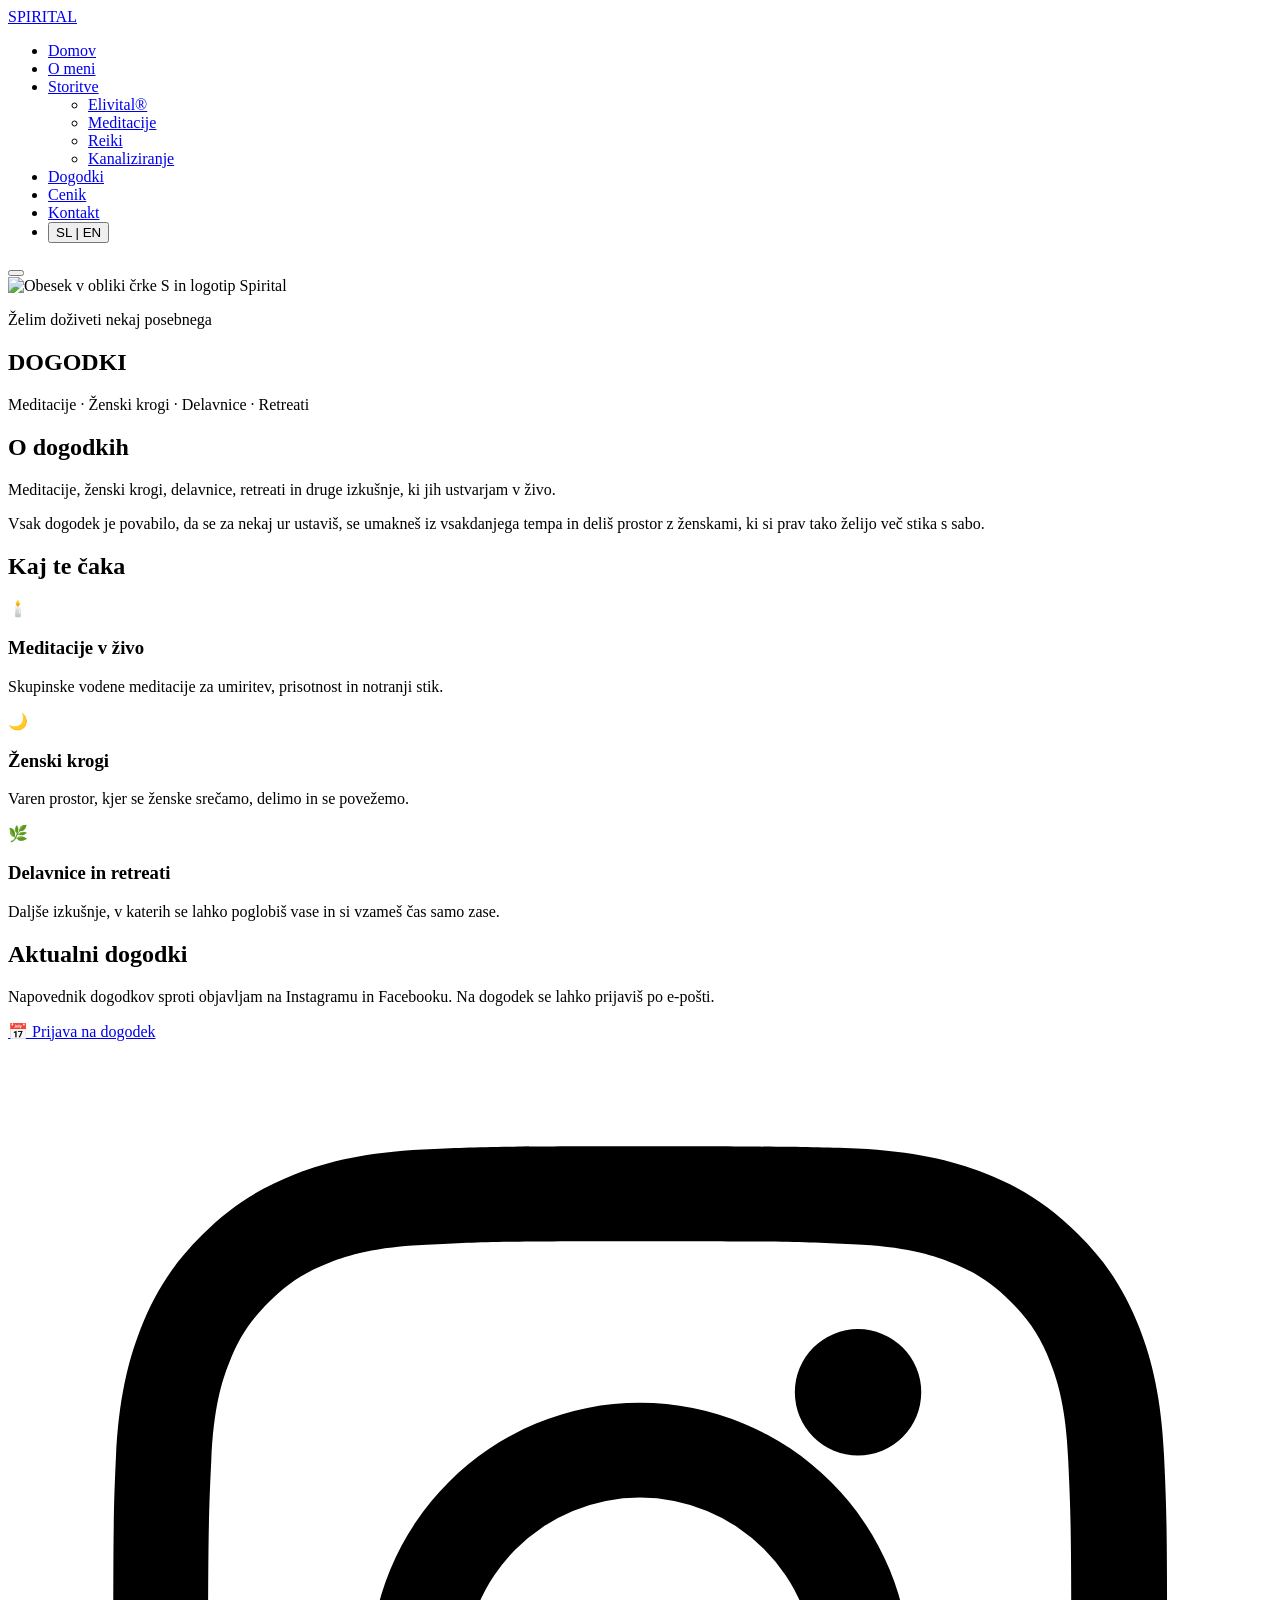
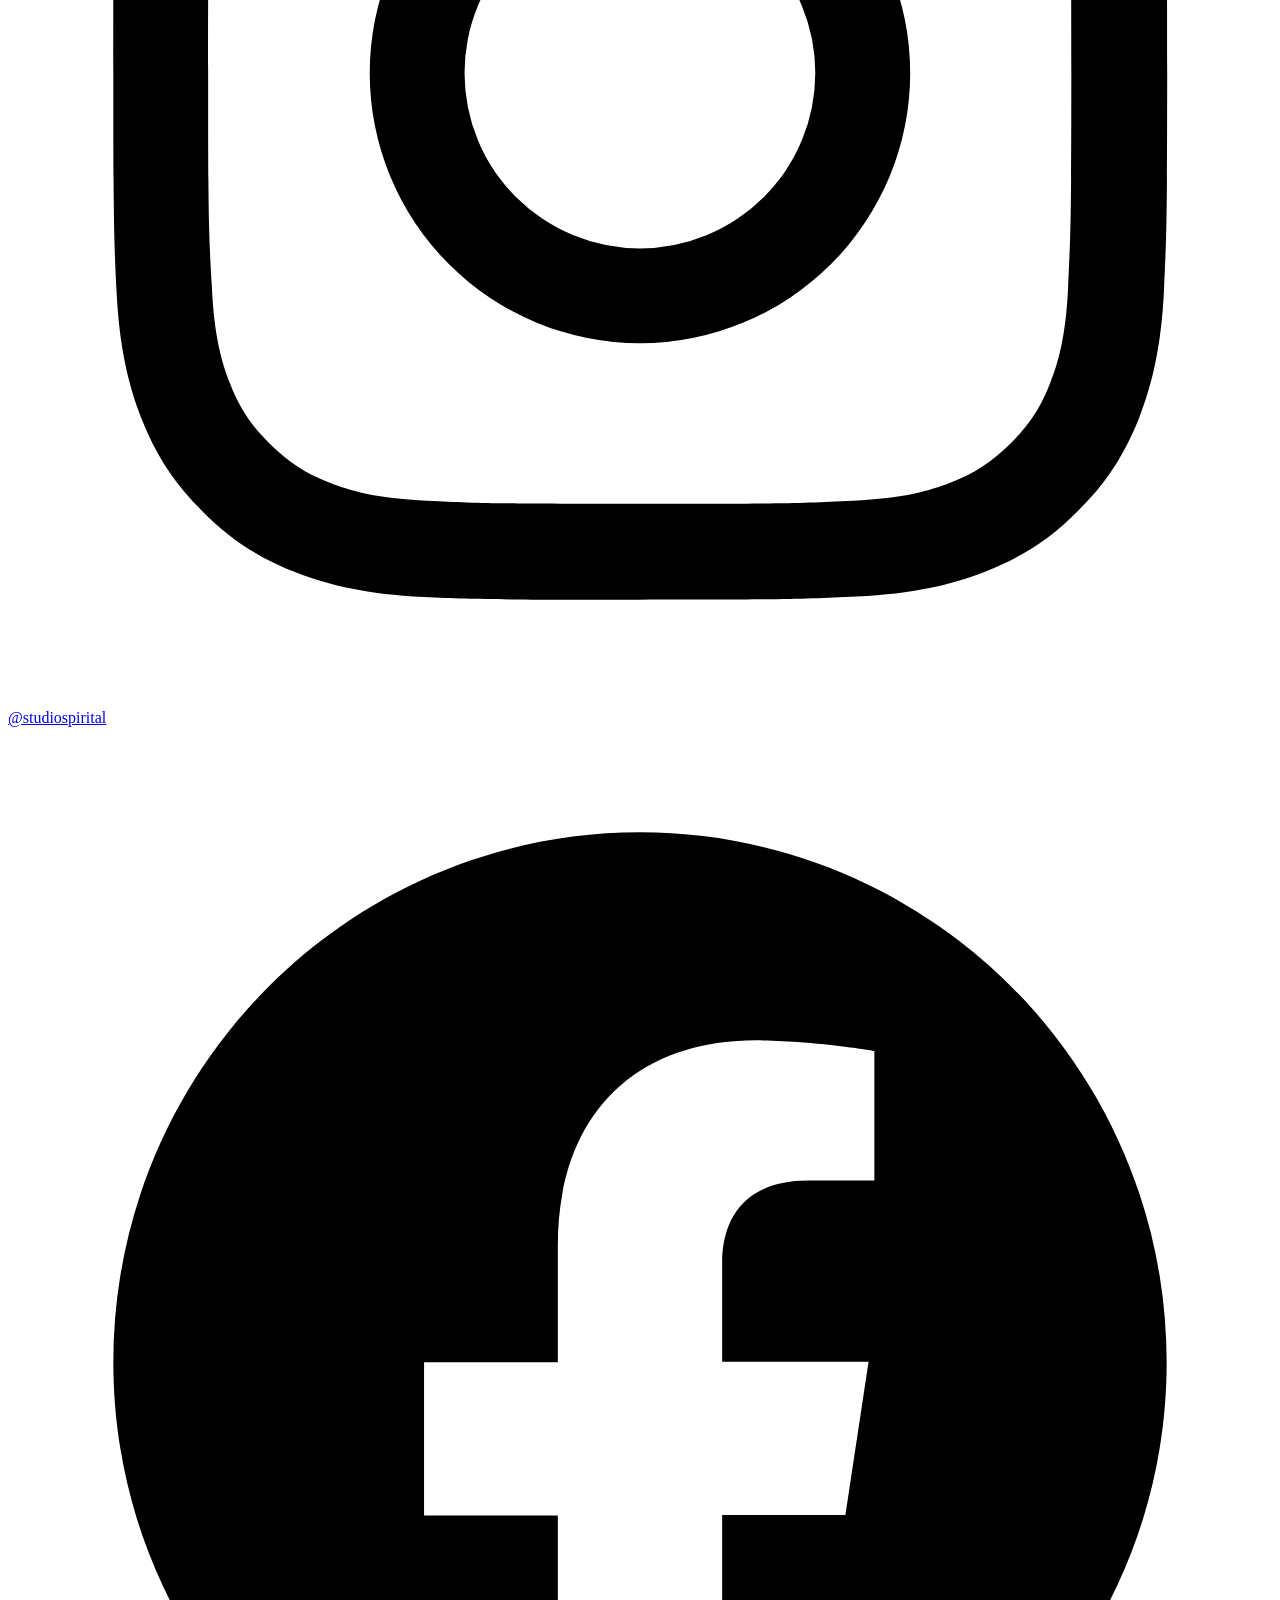
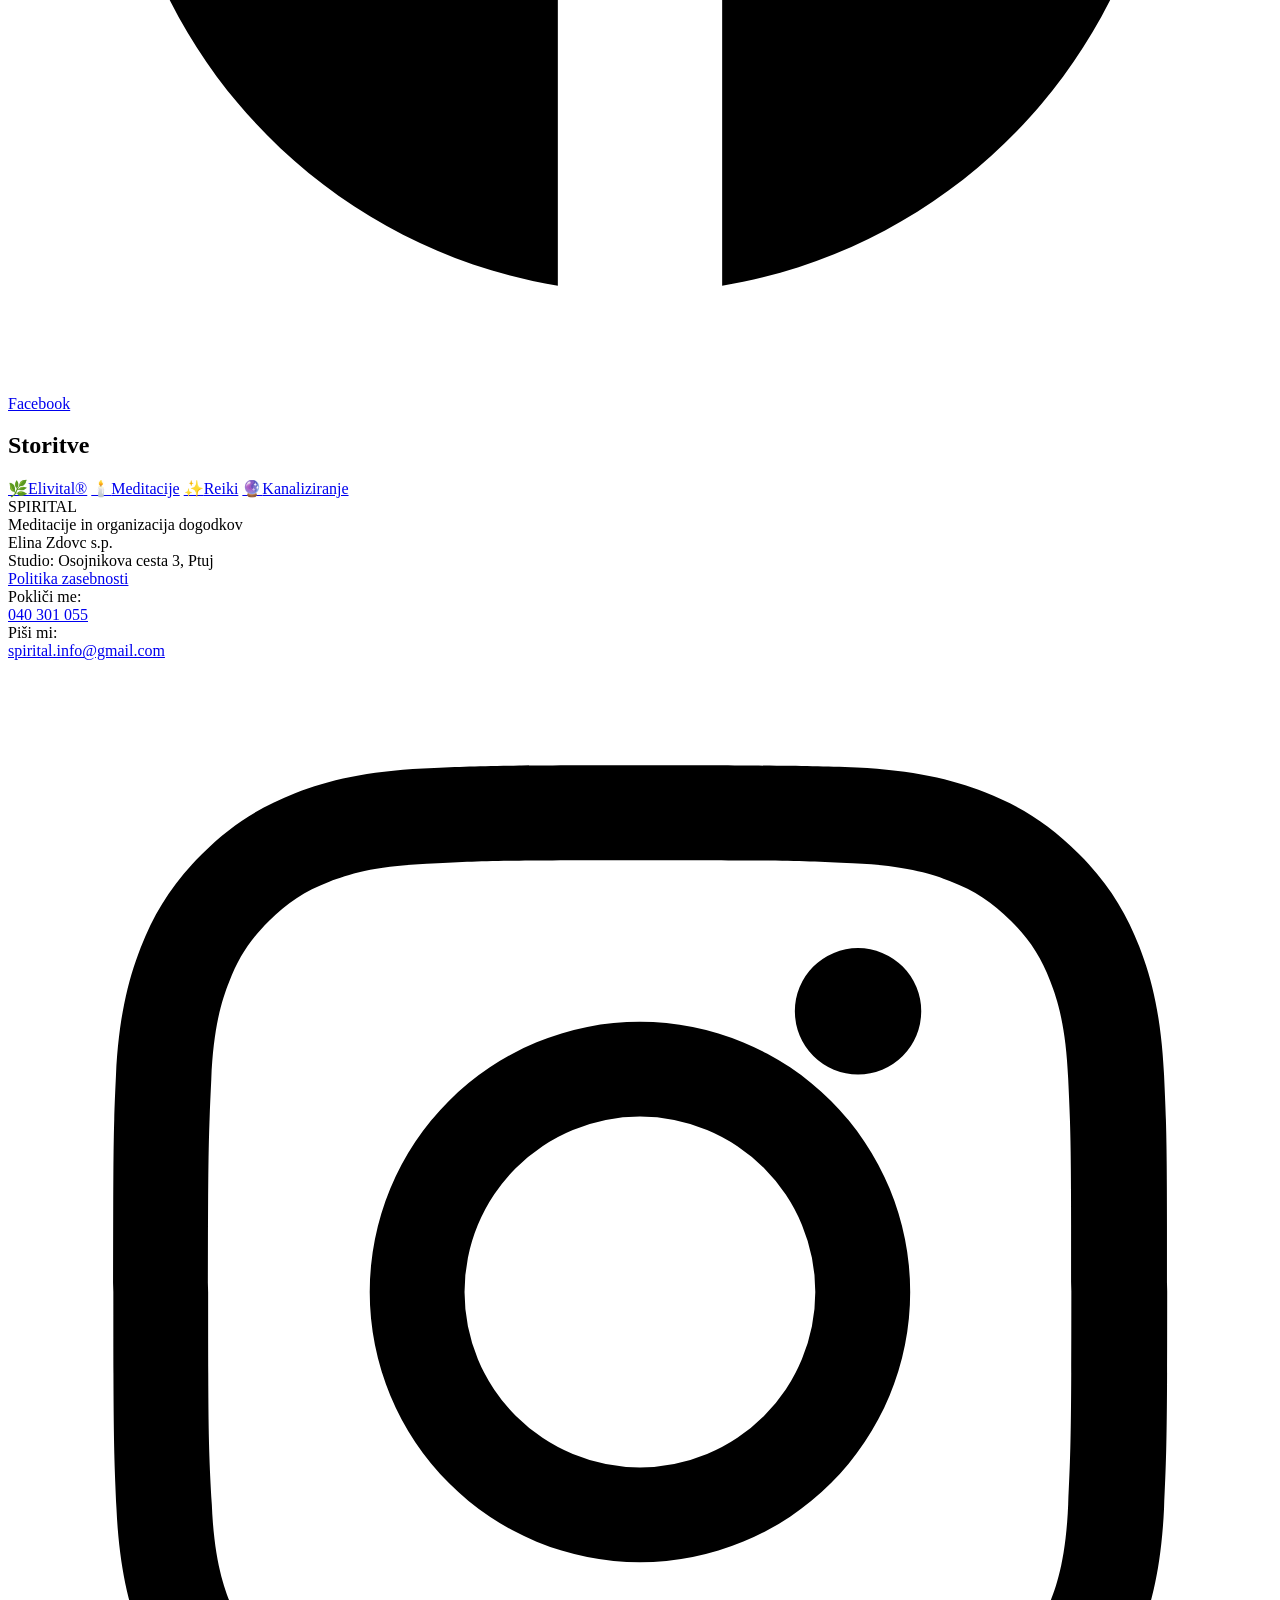
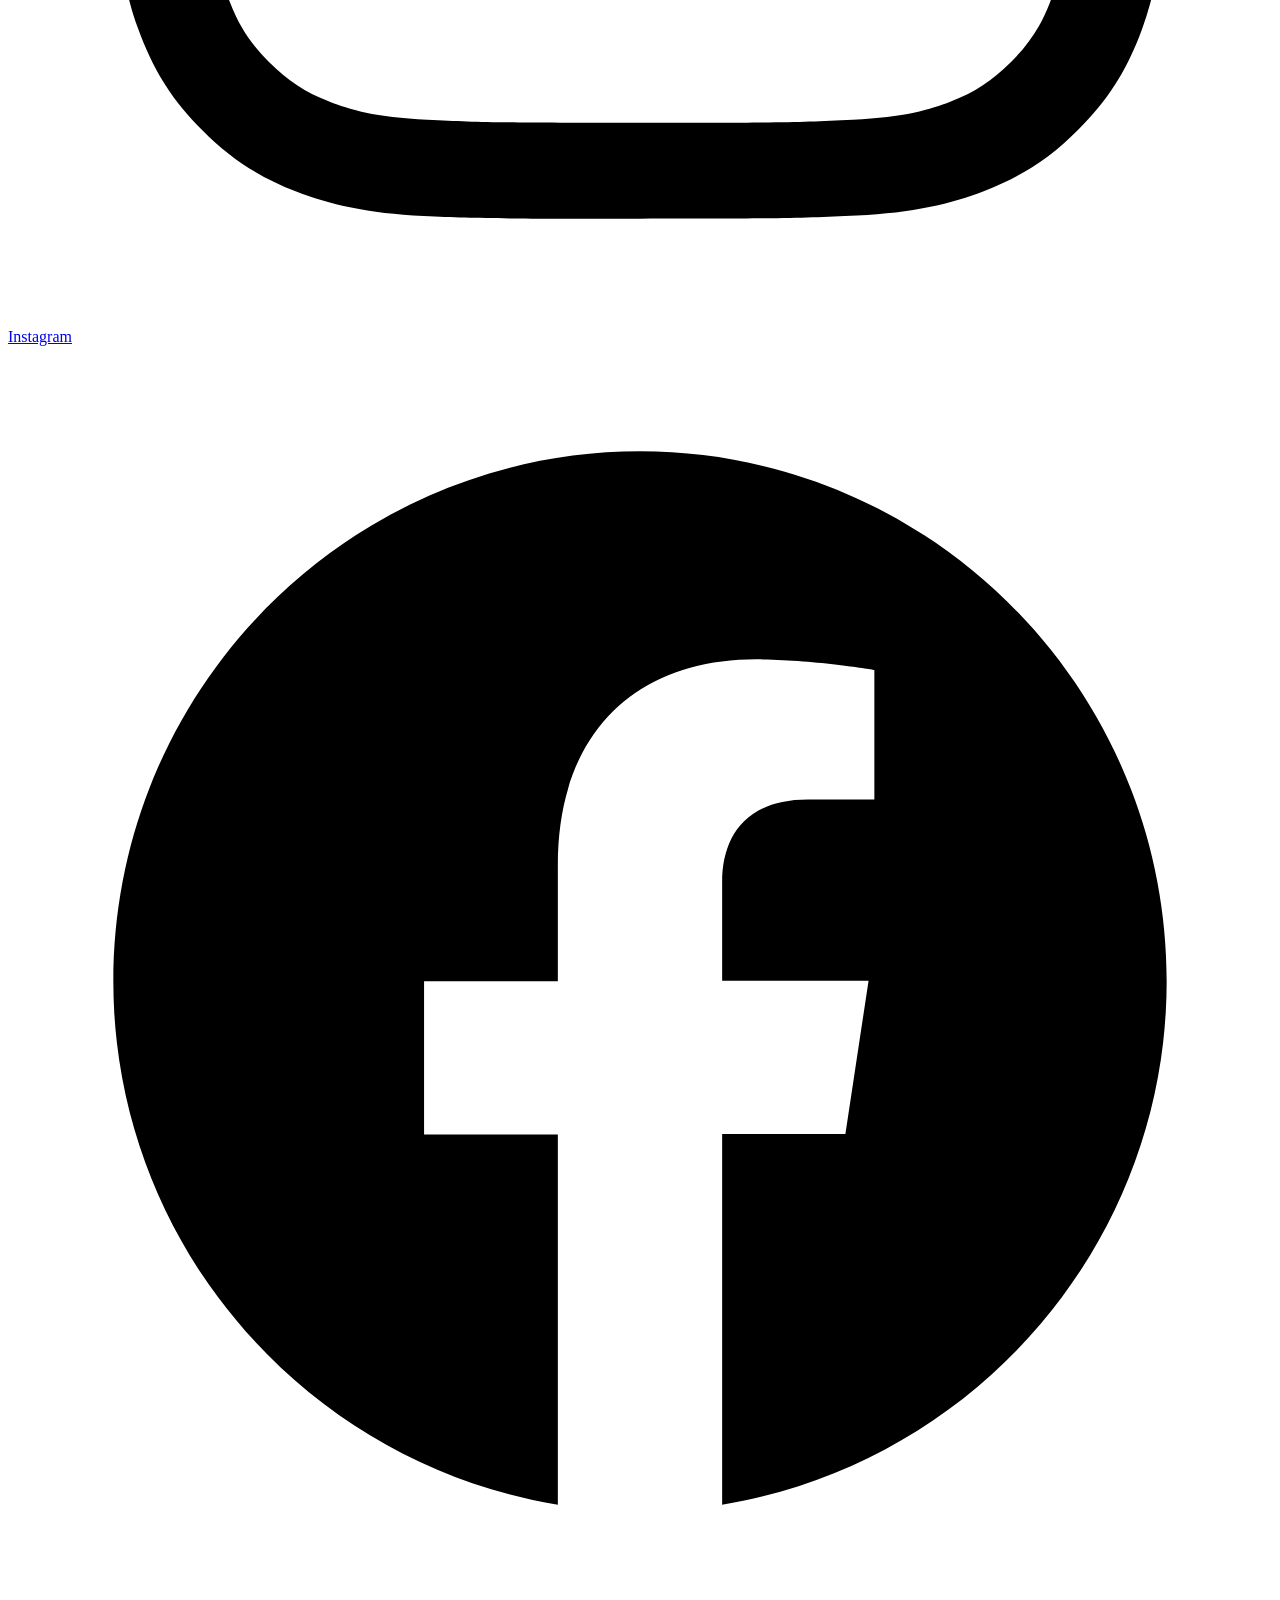
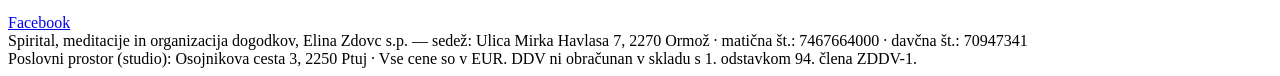
==== dogodki.html @ a1db1994 "Update contact email and registered business address New email spirital.info@gmail.com replaces the " ====
<!DOCTYPE html>
<html lang="sl">
<head>
  <meta charset="UTF-8">
  <!-- Google tag (gtag.js) — loaded only after the visitor accepts analytics (see js/consent.js); nothing is sent to Google before that -->
  <script>
    window.dataLayer = window.dataLayer || [];
    function gtag(){dataLayer.push(arguments);}
    var ssConsentStored = 'denied';
    try { if (localStorage.getItem('ss-consent') === 'granted') ssConsentStored = 'granted'; } catch (e) {}
    gtag('consent', 'default', {
      'analytics_storage': ssConsentStored,
      'ad_storage': 'denied',
      'ad_user_data': 'denied',
      'ad_personalization': 'denied'
    });
    // js/config are queued only once consent is granted, so GA's first hit
    // already carries the granted state (also when accepting mid-page)
    window.ssLoadGtag = function () {
      if (window.ssGtagLoaded) return;
      window.ssGtagLoaded = true;
      gtag('js', new Date());
      gtag('config', 'G-9NQNE734RS');
      var s = document.createElement('script');
      s.async = true;
      s.src = 'https://www.googletagmanager.com/gtag/js?id=G-9NQNE734RS';
      document.head.appendChild(s);
    };
    if (ssConsentStored === 'granted') ssLoadGtag();
  </script>
  <meta name="viewport" content="width=device-width, initial-scale=1.0">
  <title>Dogodki — meditacije, ženski krogi, delavnice | Spirital Ptuj</title>
  <meta name="description" content="Meditacije v živo, ženski krogi, delavnice, retreati in druge izkušnje, ki jih Elina ustvarja v Spiritalu na Ptuju. Poglej aktualne dogodke.">
  <meta property="og:title" content="Dogodki — meditacije, ženski krogi, delavnice | Spirital Ptuj">
  <meta property="og:description" content="Meditacije v živo, ženski krogi, delavnice, retreati in druge izkušnje, ki jih Elina ustvarja v Spiritalu na Ptuju. Poglej aktualne dogodke.">
  <meta property="og:image" content="https://studiospirital.si/images/hero.jpg">
  <meta property="og:url" content="https://studiospirital.si/dogodki.html">
  <meta property="og:type" content="website">
  <meta property="og:locale" content="sl_SI">
  <meta property="og:site_name" content="Spirital">
  <meta name="twitter:card" content="summary_large_image">
  <meta name="twitter:title" content="Dogodki — meditacije, ženski krogi, delavnice | Spirital Ptuj">
  <meta name="twitter:description" content="Meditacije v živo, ženski krogi, delavnice, retreati in druge izkušnje, ki jih Elina ustvarja v Spiritalu na Ptuju. Poglej aktualne dogodke.">
  <meta name="twitter:image" content="https://studiospirital.si/images/hero.jpg">
  <link rel="canonical" href="https://studiospirital.si/dogodki.html">
  <link rel="icon" type="image/png" href="images/favicon.png">
  <link rel="shortcut icon" href="favicon.ico">
  <link rel="stylesheet" href="css/styles.css">
  <script src="js/viewport.js"></script>
  <script type="application/ld+json">
{
 "@context":"https://schema.org",
 "@type":"BreadcrumbList",
 "itemListElement":[
  {"@type":"ListItem","position":1,"name":"Domov","item":"https://studiospirital.si/"},
  {"@type":"ListItem","position":2,"name":"Dogodki"}
 ]
}
  </script>
</head>
<body>

  <nav class="nav" id="nav">
    <a href="index.html" class="nav-logo">SPIRITAL</a>
    <ul class="nav-links" id="navLinks">
      <li><a href="index.html" data-sl="Domov" data-en="Home">Domov</a></li>
      <li><a href="elina.html" data-sl="O meni" data-en="About me">O meni</a></li>
      <li class="nav-has-sub">
        <a href="index.html#storitve" data-sl="Storitve" data-en="Services">Storitve</a>
        <ul class="nav-sub">
          <li><a href="storitve/elivital.html" data-sl="Elivital®" data-en="Elivital®">Elivital®</a></li>
          <li><a href="storitve/meditacije.html" data-sl="Meditacije" data-en="Meditations">Meditacije</a></li>
          <li><a href="storitve/reiki.html" data-sl="Reiki" data-en="Reiki">Reiki</a></li>
          <li><a href="storitve/kanaliziranje.html" data-sl="Kanaliziranje" data-en="Channeling">Kanaliziranje</a></li>
        </ul>
      </li>
      <li><a href="dogodki.html" aria-current="page" data-sl="Dogodki" data-en="Events">Dogodki</a></li>
      <li><a href="index.html#cenik" data-sl="Cenik" data-en="Prices">Cenik</a></li>
      <li><a href="#kontakt" data-sl="Kontakt" data-en="Contact">Kontakt</a></li>
      <li class="nav-lang"><button class="lang-toggle" id="langToggle">SL | EN</button></li>
    </ul>
    <button class="nav-toggle" id="navToggle" aria-label="Meni" aria-expanded="false" aria-controls="navLinks"><span></span></button>
  </nav>

  <!-- HERO -->
  <section class="hero hero--service">
    <div class="hero-bg">
      <img src="images/hero.webp" width="1446" height="1800" fetchpriority="high" alt="Obesek v obliki črke S in logotip Spirital">
    </div>
    <div class="hero-overlay"></div>
    <div class="hero-content">
      <p class="hero-location" data-sl="Želim doživeti nekaj posebnega" data-en="I want to experience something special">Želim doživeti nekaj posebnega</p>
      <h1 class="hero-title" data-sl="DOGODKI" data-en="EVENTS">DOGODKI</h1>
      <p class="hero-tagline" data-sl="Meditacije · Ženski krogi · Delavnice · Retreati" data-en="Meditations · Women's circles · Workshops · Retreats">Meditacije · Ženski krogi · Delavnice · Retreati</p>
    </div>
  </section>

  <!-- INTRO -->
  <section class="section section--white">
    <h2 class="section-label" data-sl="O dogodkih" data-en="About the events">O dogodkih</h2>
    <div class="service-page-intro">
      <p class="service-page-lead" data-lang="sl">Meditacije, ženski krogi, delavnice, retreati in druge izkušnje, ki jih ustvarjam v živo.</p>
      <p class="service-page-lead" data-lang="en" hidden>Meditations, women's circles, workshops, retreats and other experiences I create live.</p>
      <p class="about-text" data-lang="sl">Vsak dogodek je povabilo, da se za nekaj ur ustaviš, se umakneš iz vsakdanjega tempa in deliš prostor z ženskami, ki si prav tako želijo več stika s sabo.</p>
      <p class="about-text" data-lang="en" hidden>Every event is an invitation to pause for a few hours, step out of the everyday pace and share space with women who also long for a deeper connection with themselves.</p>
    </div>
  </section>

  <!-- TYPES -->
  <section class="section section--cream">
    <h2 class="section-label" data-sl="Kaj te čaka" data-en="What to expect">Kaj te čaka</h2>
    <div class="benefits-grid">
      <div class="benefit-card">
        <div class="benefit-icon">🕯️</div>
        <h3 class="benefit-title" data-sl="Meditacije v živo" data-en="Live meditations">Meditacije v živo</h3>
        <p class="benefit-text" data-lang="sl">Skupinske vodene meditacije za umiritev, prisotnost in notranji stik.</p>
        <p class="benefit-text" data-lang="en" hidden>Guided group meditations for calm, presence and inner connection.</p>
      </div>
      <div class="benefit-card">
        <div class="benefit-icon">🌙</div>
        <h3 class="benefit-title" data-sl="Ženski krogi" data-en="Women's circles">Ženski krogi</h3>
        <p class="benefit-text" data-lang="sl">Varen prostor, kjer se ženske srečamo, delimo in se povežemo.</p>
        <p class="benefit-text" data-lang="en" hidden>A safe space where women meet, share and connect.</p>
      </div>
      <div class="benefit-card">
        <div class="benefit-icon">🌿</div>
        <h3 class="benefit-title" data-sl="Delavnice in retreati" data-en="Workshops and retreats">Delavnice in retreati</h3>
        <p class="benefit-text" data-lang="sl">Daljše izkušnje, v katerih se lahko poglobiš vase in si vzameš čas samo zase.</p>
        <p class="benefit-text" data-lang="en" hidden>Longer experiences where you can go deeper within and take time just for yourself.</p>
      </div>
    </div>
  </section>

  <!-- CTA -->
  <div class="contact-section">
    <h2 class="contact-title" data-sl="Aktualni dogodki" data-en="Upcoming events">Aktualni dogodki</h2>
    <p class="contact-subtitle" data-sl="Napovednik dogodkov sproti objavljam na Instagramu in Facebooku. Na dogodek se lahko prijaviš po e-pošti." data-en="I announce upcoming events on Instagram and Facebook. You can sign up for an event by email.">Napovednik dogodkov sproti objavljam na Instagramu in Facebooku. Na dogodek se lahko prijaviš po e-pošti.</p>
    <div class="contact-actions">
      <a href="mailto:spirital.info@gmail.com?subject=Prijava%20na%20dogodek" class="contact-btn">
        <span>📅</span>
        <span data-sl="Prijava na dogodek" data-en="Sign up for an event">Prijava na dogodek</span>
      </a>
      <a href="https://www.instagram.com/studiospirital/" target="_blank" rel="noopener" class="contact-btn contact-btn--outline">
        <svg viewBox="0 0 24 24" aria-hidden="true"><path d="M12 2c-2.72 0-3.06.01-4.12.06-1.06.05-1.79.22-2.43.47-.66.26-1.22.6-1.77 1.16-.56.55-.9 1.11-1.16 1.77-.25.64-.42 1.37-.47 2.43C2 8.94 2 9.28 2 12s.01 3.06.06 4.12c.05 1.06.22 1.79.47 2.43.26.66.6 1.22 1.16 1.77.55.56 1.11.9 1.77 1.16.64.25 1.37.42 2.43.47C8.94 22 9.28 22 12 22s3.06-.01 4.12-.06c1.06-.05 1.79-.22 2.43-.47.66-.26 1.22-.6 1.77-1.16.56-.55.9-1.11 1.16-1.77.25-.64.42-1.37.47-2.43.05-1.06.06-1.4.06-4.12s-.01-3.06-.06-4.12c-.05-1.06-.22-1.79-.47-2.43-.26-.66-.6-1.22-1.16-1.77-.55-.56-1.11-.9-1.77-1.16-.64-.25-1.37-.42-2.43-.47C15.06 2.01 14.72 2 12 2zm0 1.8c2.67 0 2.99.01 4.04.06.98.04 1.5.2 1.85.34.47.18.8.4 1.15.75.35.35.57.68.75 1.15.14.36.3.87.34 1.85.05 1.05.06 1.37.06 4.04s-.01 2.99-.06 4.04c-.04.98-.2 1.5-.34 1.85-.18.47-.4.8-.75 1.15-.35.35-.68.57-1.15.75-.36.14-.87.3-1.85.34-1.05.05-1.37.06-4.04.06s-2.99-.01-4.04-.06c-.98-.04-1.5-.2-1.85-.34-.47-.18-.8-.4-1.15-.75-.35-.35-.57-.68-.75-1.15-.14-.36-.3-.87-.34-1.85C3.81 14.99 3.8 14.67 3.8 12s.01-2.99.06-4.04c.04-.98.2-1.5.34-1.85.18-.47.4-.8.75-1.15.35-.35.68-.57 1.15-.75.36-.14.87-.3 1.85-.34C9.01 3.81 9.33 3.8 12 3.8zm0 3.07a5.13 5.13 0 1 0 0 10.26 5.13 5.13 0 0 0 0-10.26zm0 8.46a3.33 3.33 0 1 1 0-6.66 3.33 3.33 0 0 1 0 6.66zm5.34-8.66a1.2 1.2 0 1 1-2.4 0 1.2 1.2 0 0 1 2.4 0z"/></svg>
        <span>@studiospirital</span>
      </a>
      <a href="https://www.facebook.com/profile.php?id=61587043018835" target="_blank" rel="noopener" class="contact-btn contact-btn--outline">
        <svg viewBox="0 0 24 24" aria-hidden="true"><path d="M22 12.06C22 6.51 17.52 2 12 2S2 6.51 2 12.06c0 5 3.66 9.15 8.44 9.94v-7.03H7.9v-2.91h2.54V9.85c0-2.51 1.49-3.9 3.77-3.9 1.09 0 2.24.2 2.24.2v2.46h-1.26c-1.24 0-1.63.77-1.63 1.56v1.88h2.78l-.44 2.91h-2.34V22c4.78-.79 8.44-4.94 8.44-9.94z"/></svg>
        <span>Facebook</span>
      </a>
    </div>
  </div>

  <!-- RELATED SERVICES -->
  <section class="section section--white">
    <h2 class="section-label" data-sl="Storitve" data-en="Services">Storitve</h2>
    <div class="related-pills">
      <a href="storitve/elivital.html" class="related-pill"><span>🌿</span><span>Elivital®</span></a>
      <a href="storitve/meditacije.html" class="related-pill"><span>🕯️</span><span data-sl="Meditacije" data-en="Meditations">Meditacije</span></a>
      <a href="storitve/reiki.html" class="related-pill"><span>✨</span><span>Reiki</span></a>
      <a href="storitve/kanaliziranje.html" class="related-pill"><span>🔮</span><span data-sl="Kanaliziranje" data-en="Channeling">Kanaliziranje</span></a>
    </div>
  </section>

  <footer class="footer" id="kontakt">
    <div>
      <div class="footer-brand">SPIRITAL</div>
      <div class="footer-location" data-sl="Meditacije in organizacija dogodkov" data-en="Meditations and event organisation">Meditacije in organizacija dogodkov</div>
      <div class="footer-location">Elina Zdovc s.p.</div>
      <div class="footer-location" data-sl="Studio: Osojnikova cesta 3, Ptuj" data-en="Studio: Osojnikova cesta 3, Ptuj, Slovenia">Studio: Osojnikova cesta 3, Ptuj</div>
      <div class="footer-legal"><a href="politika-zasebnosti.html" data-sl="Politika zasebnosti" data-en="Privacy Policy">Politika zasebnosti</a></div>
    </div>
    <div class="footer-contact">
      <div data-sl="Pokliči me:" data-en="Call me:">Pokliči me:</div>
      <div class="footer-phone"><a href="tel:+38640301055">040 301 055</a></div>
      <div class="footer-contact-label" data-sl="Piši mi:" data-en="Write to me:">Piši mi:</div>
      <div class="footer-email"><a href="mailto:spirital.info@gmail.com">spirital.info@gmail.com</a></div>
    </div>
    <div class="footer-links">
      <a href="https://www.instagram.com/studiospirital/" target="_blank" rel="noopener"><svg viewBox="0 0 24 24" aria-hidden="true"><path d="M12 2c-2.72 0-3.06.01-4.12.06-1.06.05-1.79.22-2.43.47-.66.26-1.22.6-1.77 1.16-.56.55-.9 1.11-1.16 1.77-.25.64-.42 1.37-.47 2.43C2 8.94 2 9.28 2 12s.01 3.06.06 4.12c.05 1.06.22 1.79.47 2.43.26.66.6 1.22 1.16 1.77.55.56 1.11.9 1.77 1.16.64.25 1.37.42 2.43.47C8.94 22 9.28 22 12 22s3.06-.01 4.12-.06c1.06-.05 1.79-.22 2.43-.47.66-.26 1.22-.6 1.77-1.16.56-.55.9-1.11 1.16-1.77.25-.64.42-1.37.47-2.43.05-1.06.06-1.4.06-4.12s-.01-3.06-.06-4.12c-.05-1.06-.22-1.79-.47-2.43-.26-.66-.6-1.22-1.16-1.77-.55-.56-1.11-.9-1.77-1.16-.64-.25-1.37-.42-2.43-.47C15.06 2.01 14.72 2 12 2zm0 1.8c2.67 0 2.99.01 4.04.06.98.04 1.5.2 1.85.34.47.18.8.4 1.15.75.35.35.57.68.75 1.15.14.36.3.87.34 1.85.05 1.05.06 1.37.06 4.04s-.01 2.99-.06 4.04c-.04.98-.2 1.5-.34 1.85-.18.47-.4.8-.75 1.15-.35.35-.68.57-1.15.75-.36.14-.87.3-1.85.34-1.05.05-1.37.06-4.04.06s-2.99-.01-4.04-.06c-.98-.04-1.5-.2-1.85-.34-.47-.18-.8-.4-1.15-.75-.35-.35-.57-.68-.75-1.15-.14-.36-.3-.87-.34-1.85C3.81 14.99 3.8 14.67 3.8 12s.01-2.99.06-4.04c.04-.98.2-1.5.34-1.85.18-.47.4-.8.75-1.15.35-.35.68-.57 1.15-.75.36-.14.87-.3 1.85-.34C9.01 3.81 9.33 3.8 12 3.8zm0 3.07a5.13 5.13 0 1 0 0 10.26 5.13 5.13 0 0 0 0-10.26zm0 8.46a3.33 3.33 0 1 1 0-6.66 3.33 3.33 0 0 1 0 6.66zm5.34-8.66a1.2 1.2 0 1 1-2.4 0 1.2 1.2 0 0 1 2.4 0z"/></svg>Instagram</a>
      <a href="https://www.facebook.com/profile.php?id=61587043018835" target="_blank" rel="noopener"><svg viewBox="0 0 24 24" aria-hidden="true"><path d="M22 12.06C22 6.51 17.52 2 12 2S2 6.51 2 12.06c0 5 3.66 9.15 8.44 9.94v-7.03H7.9v-2.91h2.54V9.85c0-2.51 1.49-3.9 3.77-3.9 1.09 0 2.24.2 2.24.2v2.46h-1.26c-1.24 0-1.63.77-1.63 1.56v1.88h2.78l-.44 2.91h-2.34V22c4.78-.79 8.44-4.94 8.44-9.94z"/></svg>Facebook</a>
    </div>
    <div class="footer-legalinfo" data-lang="sl">Spirital, meditacije in organizacija dogodkov, Elina Zdovc s.p. — sedež: Ulica Mirka Havlasa 7, 2270 Ormož · matična št.: 7467664000 · davčna št.: 70947341<br>Poslovni prostor (studio): Osojnikova cesta 3, 2250 Ptuj · Vse cene so v EUR. DDV ni obračunan v skladu s 1. odstavkom 94. člena ZDDV-1.</div>
    <div class="footer-legalinfo" data-lang="en" hidden>Spirital, meditacije in organizacija dogodkov, Elina Zdovc s.p. — registered seat: Ulica Mirka Havlasa 7, 2270 Ormož, Slovenia · reg. no.: 7467664000 · tax no.: 70947341<br>Business premises (studio): Osojnikova cesta 3, 2250 Ptuj, Slovenia · All prices are in EUR. VAT is not charged pursuant to Art. 94(1) of the Slovenian VAT Act (ZDDV-1).</div>
  </footer>

  <script src="js/lang.js"></script>
  <script src="js/nav.js"></script>
  <script src="js/consent.js"></script>
</body>
</html>
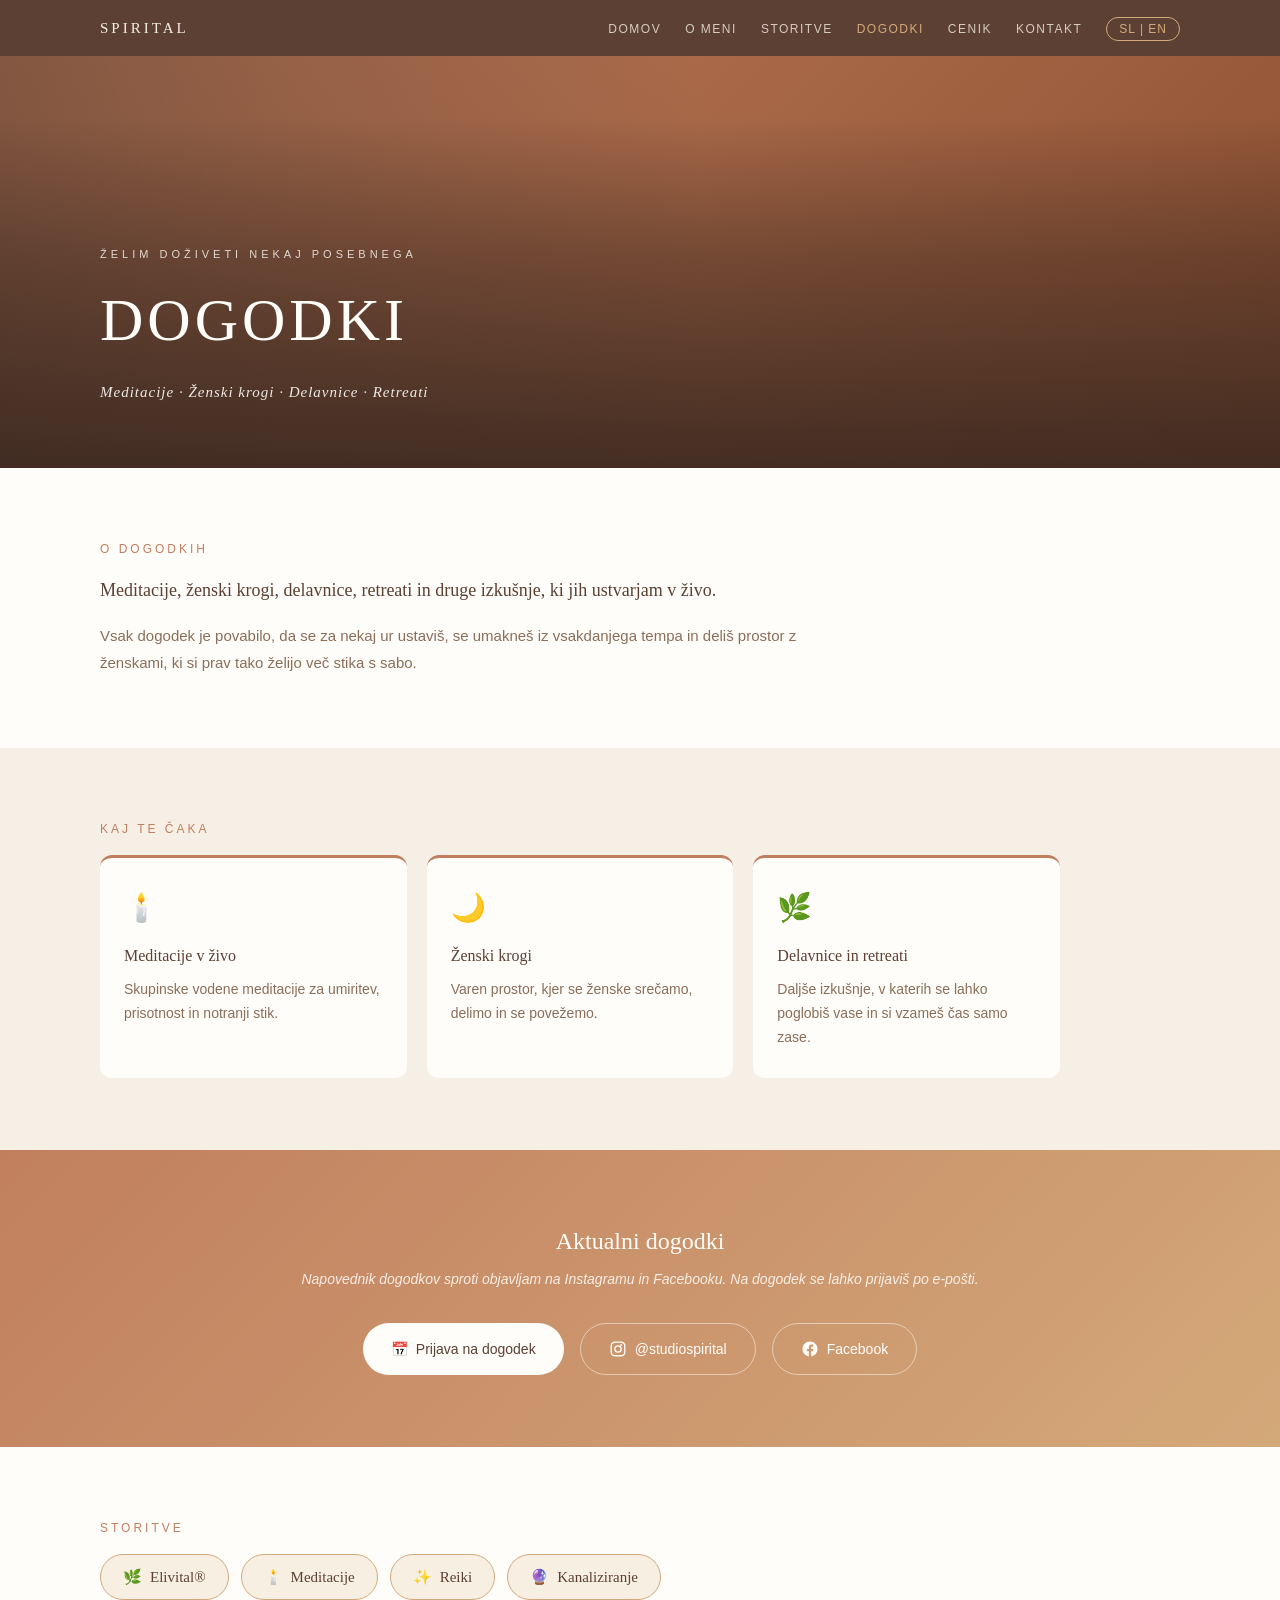
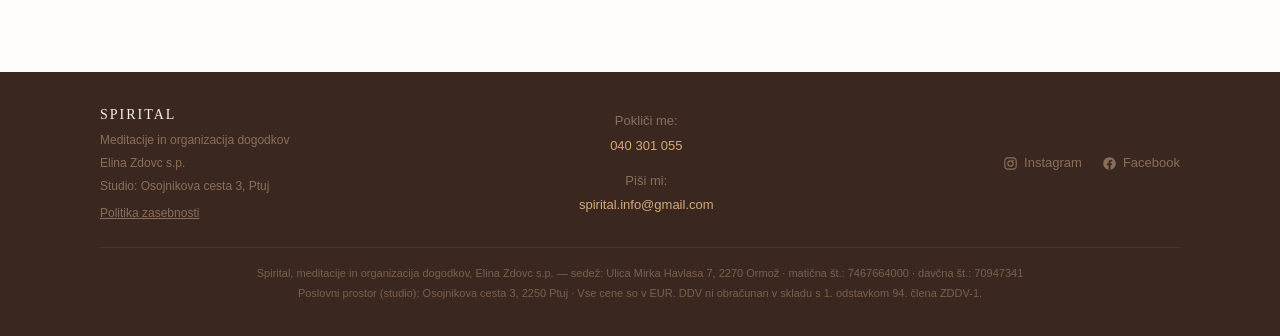
==== commit 158b565c: "Point Facebook links to new share URL Co-Authored-By: Claude Opus 5.5 <noreply@anthropic.com>" ====
--- a/dogodki.html
+++ b/dogodki.html
@@ -144,7 +144,7 @@
         <svg viewBox="0 0 24 24" aria-hidden="true"><path d="M12 2c-2.72 0-3.06.01-4.12.06-1.06.05-1.79.22-2.43.47-.66.26-1.22.6-1.77 1.16-.56.55-.9 1.11-1.16 1.77-.25.64-.42 1.37-.47 2.43C2 8.94 2 9.28 2 12s.01 3.06.06 4.12c.05 1.06.22 1.79.47 2.43.26.66.6 1.22 1.16 1.77.55.56 1.11.9 1.77 1.16.64.25 1.37.42 2.43.47C8.94 22 9.28 22 12 22s3.06-.01 4.12-.06c1.06-.05 1.79-.22 2.43-.47.66-.26 1.22-.6 1.77-1.16.56-.55.9-1.11 1.16-1.77.25-.64.42-1.37.47-2.43.05-1.06.06-1.4.06-4.12s-.01-3.06-.06-4.12c-.05-1.06-.22-1.79-.47-2.43-.26-.66-.6-1.22-1.16-1.77-.55-.56-1.11-.9-1.77-1.16-.64-.25-1.37-.42-2.43-.47C15.06 2.01 14.72 2 12 2zm0 1.8c2.67 0 2.99.01 4.04.06.98.04 1.5.2 1.85.34.47.18.8.4 1.15.75.35.35.57.68.75 1.15.14.36.3.87.34 1.85.05 1.05.06 1.37.06 4.04s-.01 2.99-.06 4.04c-.04.98-.2 1.5-.34 1.85-.18.47-.4.8-.75 1.15-.35.35-.68.57-1.15.75-.36.14-.87.3-1.85.34-1.05.05-1.37.06-4.04.06s-2.99-.01-4.04-.06c-.98-.04-1.5-.2-1.85-.34-.47-.18-.8-.4-1.15-.75-.35-.35-.57-.68-.75-1.15-.14-.36-.3-.87-.34-1.85C3.81 14.99 3.8 14.67 3.8 12s.01-2.99.06-4.04c.04-.98.2-1.5.34-1.85.18-.47.4-.8.75-1.15.35-.35.68-.57 1.15-.75.36-.14.87-.3 1.85-.34C9.01 3.81 9.33 3.8 12 3.8zm0 3.07a5.13 5.13 0 1 0 0 10.26 5.13 5.13 0 0 0 0-10.26zm0 8.46a3.33 3.33 0 1 1 0-6.66 3.33 3.33 0 0 1 0 6.66zm5.34-8.66a1.2 1.2 0 1 1-2.4 0 1.2 1.2 0 0 1 2.4 0z"/></svg>
         <span>@studiospirital</span>
       </a>
-      <a href="https://www.facebook.com/profile.php?id=61587043018835" target="_blank" rel="noopener" class="contact-btn contact-btn--outline">
+      <a href="https://www.facebook.com/share/1BygmHzx5Y/" target="_blank" rel="noopener" class="contact-btn contact-btn--outline">
         <svg viewBox="0 0 24 24" aria-hidden="true"><path d="M22 12.06C22 6.51 17.52 2 12 2S2 6.51 2 12.06c0 5 3.66 9.15 8.44 9.94v-7.03H7.9v-2.91h2.54V9.85c0-2.51 1.49-3.9 3.77-3.9 1.09 0 2.24.2 2.24.2v2.46h-1.26c-1.24 0-1.63.77-1.63 1.56v1.88h2.78l-.44 2.91h-2.34V22c4.78-.79 8.44-4.94 8.44-9.94z"/></svg>
         <span>Facebook</span>
       </a>
@@ -178,7 +178,7 @@
     </div>
     <div class="footer-links">
       <a href="https://www.instagram.com/studiospirital/" target="_blank" rel="noopener"><svg viewBox="0 0 24 24" aria-hidden="true"><path d="M12 2c-2.72 0-3.06.01-4.12.06-1.06.05-1.79.22-2.43.47-.66.26-1.22.6-1.77 1.16-.56.55-.9 1.11-1.16 1.77-.25.64-.42 1.37-.47 2.43C2 8.94 2 9.28 2 12s.01 3.06.06 4.12c.05 1.06.22 1.79.47 2.43.26.66.6 1.22 1.16 1.77.55.56 1.11.9 1.77 1.16.64.25 1.37.42 2.43.47C8.94 22 9.28 22 12 22s3.06-.01 4.12-.06c1.06-.05 1.79-.22 2.43-.47.66-.26 1.22-.6 1.77-1.16.56-.55.9-1.11 1.16-1.77.25-.64.42-1.37.47-2.43.05-1.06.06-1.4.06-4.12s-.01-3.06-.06-4.12c-.05-1.06-.22-1.79-.47-2.43-.26-.66-.6-1.22-1.16-1.77-.55-.56-1.11-.9-1.77-1.16-.64-.25-1.37-.42-2.43-.47C15.06 2.01 14.72 2 12 2zm0 1.8c2.67 0 2.99.01 4.04.06.98.04 1.5.2 1.85.34.47.18.8.4 1.15.75.35.35.57.68.75 1.15.14.36.3.87.34 1.85.05 1.05.06 1.37.06 4.04s-.01 2.99-.06 4.04c-.04.98-.2 1.5-.34 1.85-.18.47-.4.8-.75 1.15-.35.35-.68.57-1.15.75-.36.14-.87.3-1.85.34-1.05.05-1.37.06-4.04.06s-2.99-.01-4.04-.06c-.98-.04-1.5-.2-1.85-.34-.47-.18-.8-.4-1.15-.75-.35-.35-.57-.68-.75-1.15-.14-.36-.3-.87-.34-1.85C3.81 14.99 3.8 14.67 3.8 12s.01-2.99.06-4.04c.04-.98.2-1.5.34-1.85.18-.47.4-.8.75-1.15.35-.35.68-.57 1.15-.75.36-.14.87-.3 1.85-.34C9.01 3.81 9.33 3.8 12 3.8zm0 3.07a5.13 5.13 0 1 0 0 10.26 5.13 5.13 0 0 0 0-10.26zm0 8.46a3.33 3.33 0 1 1 0-6.66 3.33 3.33 0 0 1 0 6.66zm5.34-8.66a1.2 1.2 0 1 1-2.4 0 1.2 1.2 0 0 1 2.4 0z"/></svg>Instagram</a>
-      <a href="https://www.facebook.com/profile.php?id=61587043018835" target="_blank" rel="noopener"><svg viewBox="0 0 24 24" aria-hidden="true"><path d="M22 12.06C22 6.51 17.52 2 12 2S2 6.51 2 12.06c0 5 3.66 9.15 8.44 9.94v-7.03H7.9v-2.91h2.54V9.85c0-2.51 1.49-3.9 3.77-3.9 1.09 0 2.24.2 2.24.2v2.46h-1.26c-1.24 0-1.63.77-1.63 1.56v1.88h2.78l-.44 2.91h-2.34V22c4.78-.79 8.44-4.94 8.44-9.94z"/></svg>Facebook</a>
+      <a href="https://www.facebook.com/share/1BygmHzx5Y/" target="_blank" rel="noopener"><svg viewBox="0 0 24 24" aria-hidden="true"><path d="M22 12.06C22 6.51 17.52 2 12 2S2 6.51 2 12.06c0 5 3.66 9.15 8.44 9.94v-7.03H7.9v-2.91h2.54V9.85c0-2.51 1.49-3.9 3.77-3.9 1.09 0 2.24.2 2.24.2v2.46h-1.26c-1.24 0-1.63.77-1.63 1.56v1.88h2.78l-.44 2.91h-2.34V22c4.78-.79 8.44-4.94 8.44-9.94z"/></svg>Facebook</a>
     </div>
     <div class="footer-legalinfo" data-lang="sl">Spirital, meditacije in organizacija dogodkov, Elina Zdovc s.p. — sedež: Ulica Mirka Havlasa 7, 2270 Ormož · matična št.: 7467664000 · davčna št.: 70947341<br>Poslovni prostor (studio): Osojnikova cesta 3, 2250 Ptuj · Vse cene so v EUR. DDV ni obračunan v skladu s 1. odstavkom 94. člena ZDDV-1.</div>
     <div class="footer-legalinfo" data-lang="en" hidden>Spirital, meditacije in organizacija dogodkov, Elina Zdovc s.p. — registered seat: Ulica Mirka Havlasa 7, 2270 Ormož, Slovenia · reg. no.: 7467664000 · tax no.: 70947341<br>Business premises (studio): Osojnikova cesta 3, 2250 Ptuj, Slovenia · All prices are in EUR. VAT is not charged pursuant to Art. 94(1) of the Slovenian VAT Act (ZDDV-1).</div>
--- a/css/styles.css
+++ b/css/styles.css
@@ -0,0 +1,787 @@
+/* css/styles.css */
+:root {
+  --bg-cream: #F5EFE6;
+  --bg-white: #FFFDF9;
+  --bg-dark: #3A2820;
+  --brown-deep: #5C4033;
+  --brown-mid: #8B6E5A;
+  --terracotta: #C17F5E;
+  --sand: #D4A97A;
+  --brown-section: #8B4E2F;
+  --font-serif: Georgia, 'Times New Roman', serif;
+  --font-sans: -apple-system, BlinkMacSystemFont, 'Segoe UI', sans-serif;
+  /* Centred content column: 64px gutters, growing evenly once the viewport exceeds 1080px of content */
+  --content-max: 1080px;
+  --gutter-x: max(64px, calc((100% - var(--content-max)) / 2));
+}
+
+*, *::before, *::after { box-sizing: border-box; margin: 0; padding: 0; }
+html { scroll-behavior: smooth; }
+section[id], footer[id] { scroll-margin-top: 56px; }
+body { background: var(--bg-cream); color: var(--brown-deep); font-family: var(--font-sans); line-height: 1.6; }
+img { max-width: 100%; display: block; }
+a { text-decoration: none; color: inherit; }
+ul { list-style: none; }
+[hidden] { display: none !important; }
+
+/* ── SECTION LABEL ── */
+.section-label {
+  font-weight: normal;
+  font-size: 12px;
+  letter-spacing: 3px;
+  text-transform: uppercase;
+  color: var(--terracotta);
+  margin-bottom: 16px;
+}
+
+/* ── NAV ── */
+.nav {
+  position: fixed;
+  top: 0; left: 0; right: 0;
+  z-index: 100;
+  background: var(--brown-deep);
+  color: var(--bg-cream);
+  display: flex;
+  align-items: center;
+  justify-content: space-between;
+  padding: 0 var(--gutter-x);
+  height: 56px;
+  gap: 24px;
+}
+.nav-logo {
+  font-family: var(--font-serif);
+  font-size: 15px;
+  letter-spacing: 3px;
+  color: var(--bg-cream);
+  white-space: nowrap;
+}
+.nav-service {
+  font-family: var(--font-sans);
+  font-size: 11px;
+  letter-spacing: 2px;
+  text-transform: uppercase;
+  color: var(--sand);
+}
+.nav-service::before { content: ' – '; }
+.nav-links { display: flex; align-items: center; gap: 24px; margin-left: auto; }
+.nav-links a {
+  font-size: 12px;
+  letter-spacing: 1.5px;
+  text-transform: uppercase;
+  color: var(--bg-cream);
+  opacity: 0.8;
+  transition: opacity 0.2s;
+}
+.nav-links a:hover { opacity: 1; }
+.nav-links a[aria-current] { opacity: 1; color: var(--sand); }
+.nav-has-sub { position: relative; }
+.nav-sub {
+  display: none;
+  position: absolute;
+  top: 100%; left: -20px;
+  min-width: 190px;
+  flex-direction: column;
+  gap: 12px;
+  padding: 26px 20px 18px;
+  background: var(--brown-deep);
+  box-shadow: 0 12px 24px rgba(0,0,0,0.2);
+}
+.nav-has-sub:hover .nav-sub,
+.nav-has-sub:focus-within .nav-sub { display: flex; }
+.nav-book {
+  background: var(--terracotta);
+  color: var(--bg-white);
+  font-size: 10px;
+  letter-spacing: 1.5px;
+  text-transform: uppercase;
+  padding: 8px 16px;
+  border-radius: 24px;
+  white-space: nowrap;
+  transition: background 0.2s;
+}
+.nav-book:hover { background: var(--sand); color: var(--brown-deep); }
+/* Service pages: booking button sits right after the logo, links/menu toggle stay on the right */
+.nav-logo { order: -2; }
+.nav-book { order: -1; }
+.nav-toggle {
+  display: none;
+  width: 36px; height: 36px;
+  background: none;
+  border: none;
+  cursor: pointer;
+  position: relative;
+  flex-shrink: 0;
+}
+.nav-toggle span,
+.nav-toggle span::before,
+.nav-toggle span::after {
+  position: absolute;
+  left: 8px;
+  width: 20px; height: 2px;
+  background: var(--bg-cream);
+  border-radius: 1px;
+  transition: transform 0.2s, background 0.2s;
+}
+.nav-toggle span { top: 17px; }
+.nav-toggle span::before, .nav-toggle span::after { content: ''; left: 0; }
+.nav-toggle span::before { top: -6px; }
+.nav-toggle span::after { top: 6px; }
+.nav.is-open .nav-toggle span { background: transparent; }
+.nav.is-open .nav-toggle span::before { transform: translateY(6px) rotate(45deg); }
+.nav.is-open .nav-toggle span::after { transform: translateY(-6px) rotate(-45deg); }
+.lang-toggle {
+  background: transparent;
+  border: 1px solid var(--sand);
+  color: var(--sand);
+  font-size: 12px;
+  letter-spacing: 1px;
+  padding: 4px 12px;
+  border-radius: 16px;
+  cursor: pointer;
+  font-family: var(--font-sans);
+  transition: background 0.2s, color 0.2s;
+  white-space: nowrap;
+}
+.lang-toggle:hover { background: var(--sand); color: var(--brown-deep); }
+
+/* ── HERO ── */
+.hero {
+  position: relative;
+  height: 100vh;
+  /* --vhpx is frozen by js/viewport.js so in-app browsers (Instagram etc.)
+     can't resize the hero mid-scroll; falls back to svh without JS */
+  height: calc(var(--vhpx, 1svh) * 100);
+  min-height: 500px;
+  display: flex;
+  align-items: flex-end;
+  padding: 64px var(--gutter-x);
+  overflow: hidden;
+}
+.hero-bg {
+  position: absolute;
+  inset: 0;
+  background: linear-gradient(135deg, var(--terracotta) 0%, var(--brown-section) 100%);
+  z-index: 0;
+}
+.hero-bg img {
+  width: 100%; height: 100%;
+  object-fit: cover;
+  opacity: 0.35;
+}
+.hero-overlay {
+  position: absolute;
+  inset: 0;
+  background: linear-gradient(to top, rgba(92,64,51,0.85) 0%, rgba(92,64,51,0.2) 60%, transparent 100%);
+  z-index: 1;
+}
+.hero-content { position: relative; z-index: 2; color: var(--bg-white); }
+.hero-location {
+  font-size: 11px;
+  letter-spacing: 4px;
+  text-transform: uppercase;
+  opacity: 0.8;
+  margin-bottom: 8px;
+}
+.hero-location--services { letter-spacing: 3px; }
+.hero-title {
+  font-family: var(--font-serif);
+  font-size: clamp(32px, 5vw, 60px);
+  font-weight: normal;
+  letter-spacing: 4px;
+  text-transform: uppercase;
+  margin-bottom: 12px;
+}
+.hero-tagline {
+  font-family: var(--font-serif);
+  font-size: 15px;
+  font-style: italic;
+  letter-spacing: 1px;
+  opacity: 0.9;
+}
+.hero--person {
+  height: 70vh;
+  height: calc(var(--vhpx, 1svh) * 70);
+  min-height: 420px;
+}
+.hero--person .hero-bg img { opacity: 0.5; }
+.hero--photo .hero-bg img { opacity: 1; object-position: 38% 0%; }
+.hero--photo .hero-overlay,
+.hero--service .hero-overlay {
+  background:
+    linear-gradient(to top, rgba(58,40,32,0.9) 0%, rgba(58,40,32,0.45) 45%, rgba(58,40,32,0) 75%),
+    linear-gradient(to right, rgba(58,40,32,0.45) 0%, rgba(58,40,32,0) 55%);
+}
+.hero-content { max-width: 620px; }
+.hero-sub { font-size: 15px; line-height: 1.7; opacity: 0.92; margin-top: 16px; }
+.hero-actions { display: flex; flex-wrap: wrap; gap: 12px; margin-top: 28px; }
+.hero-actions .btn-pill { padding: 13px 26px; }
+
+/* ── SECTIONS ── */
+.section { padding: 72px var(--gutter-x); }
+.section--cream { background: var(--bg-cream); }
+.section--white { background: var(--bg-white); }
+.section--dark { background: var(--brown-deep); color: var(--bg-cream); }
+.section--dark .section-label { color: var(--sand); }
+
+/* ── ABOUT (home) ── */
+.about-inner {
+  display: grid;
+  grid-template-columns: 1fr 280px;
+  gap: 48px;
+  align-items: center;
+  max-width: var(--content-max);
+}
+.about-heading {
+  font-family: var(--font-serif);
+  font-size: 24px;
+  font-weight: normal;
+  line-height: 1.4;
+  margin-bottom: 16px;
+}
+.about-text { font-size: 15px; color: var(--brown-mid); line-height: 1.8; }
+.about-image { width: 100%; height: auto; aspect-ratio: 3/4; object-fit: cover; border-radius: 12px; }
+
+/* ── SERVICES GRID ── */
+.services-grid {
+  display: grid;
+  grid-template-columns: repeat(3, 1fr);
+  gap: 16px;
+  max-width: 960px;
+}
+.service-card {
+  background: var(--bg-white);
+  border-radius: 12px;
+  border-bottom: 3px solid var(--terracotta);
+  padding: 28px 24px;
+  text-align: center;
+}
+.service-icon { font-size: 28px; margin-bottom: 12px; }
+.service-name { font-family: var(--font-serif); font-weight: normal; font-size: 20px; color: var(--brown-deep); margin-bottom: 6px; }
+.service-desc { font-size: 13px; color: var(--brown-mid); }
+
+/* ── PRICE LIST ── */
+.price-list { max-width: 720px; }
+.price-row {
+  display: flex;
+  justify-content: space-between;
+  align-items: baseline;
+  padding: 3px 0;
+  border-bottom: 1px solid rgba(212,169,122,0.2);
+  gap: 16px;
+}
+.price-row:last-child { border-bottom: none; }
+.price-service { font-size: 15px; color: var(--bg-cream); }
+.price-detail { font-size: 12px; color: var(--brown-mid); margin-top: 3px; }
+.price-amount { font-family: var(--font-serif); font-size: 18px; color: var(--sand); white-space: nowrap; }
+
+/* ── "KJE ŽELIŠ ZAČETI?" PATH CARDS (home) ── */
+.section-heading {
+  font-family: var(--font-serif);
+  font-size: 26px;
+  font-weight: normal;
+  line-height: 1.35;
+  color: var(--brown-deep);
+  margin-bottom: 32px;
+}
+.path-grid {
+  display: grid;
+  grid-template-columns: 1fr;
+  gap: 20px;
+  max-width: 1080px;
+}
+/* Half-column tracks so an incomplete last row sits centred (2+2+1, 3+2) */
+@media (min-width: 861px) {
+  .path-grid { grid-template-columns: repeat(4, 1fr); }
+  .path-card { grid-column: span 2; }
+  .path-card:last-child:nth-child(odd) { grid-column: 2 / span 2; }
+}
+@media (min-width: 1181px) {
+  .path-grid { grid-template-columns: repeat(6, 1fr); }
+  .path-card:last-child:nth-child(odd) { grid-column: span 2; }
+  .path-card:nth-child(4):nth-last-child(2) { grid-column: 2 / span 2; }
+}
+.path-card {
+  background: var(--bg-white);
+  border-radius: 12px;
+  border-top: 3px solid var(--terracotta);
+  padding: 28px 22px;
+  display: flex;
+  flex-direction: column;
+}
+.path-wish { font-family: var(--font-serif); font-style: italic; font-size: 15px; color: var(--terracotta); margin-bottom: 12px; }
+.path-wish-icon { font-style: normal; }
+.path-name { font-family: var(--font-serif); font-weight: normal; font-size: 19px; letter-spacing: 2px; text-transform: uppercase; color: var(--brown-deep); margin-bottom: 10px; }
+.path-desc { font-size: 13.5px; color: var(--brown-mid); line-height: 1.7; margin-bottom: 22px; flex-grow: 1; }
+.path-actions { display: flex; flex-wrap: wrap; gap: 8px; }
+.path-actions .btn-pill { padding: 10px 14px; letter-spacing: 1.2px; white-space: nowrap; }
+.path-actions .btn-pill--outline { padding: 9px 13px; }
+
+/* ── INTRO / STORY TEXT ── */
+.prose { max-width: 720px; }
+.prose p { font-size: 15px; color: var(--brown-mid); line-height: 1.85; margin-bottom: 16px; }
+.prose p:last-child { margin-bottom: 0; }
+.prose .prose-lead { font-family: var(--font-serif); font-size: 19px; line-height: 1.55; color: var(--brown-deep); }
+.prose .prose-lines { font-family: var(--font-serif); font-style: italic; font-size: 16px; color: var(--brown-deep); line-height: 1.9; padding-left: 20px; border-left: 3px solid var(--terracotta); }
+.prose ul { list-style: none; margin: 0 0 16px; }
+.prose li { font-size: 15px; color: var(--brown-mid); line-height: 1.8; padding-left: 22px; position: relative; }
+.prose li::before { content: '✦'; position: absolute; left: 0; color: var(--terracotta); font-size: 12px; top: 5px; }
+.prose .btn-pill { margin-top: 12px; }
+
+.prose strong { color: var(--brown-deep); font-weight: 600; }
+.prose ul.leaf-list li { padding-left: 28px; }
+.prose ul.leaf-list li::before { content: '🌿'; font-size: 14px; top: 2px; }
+.tag-list { display: flex; flex-wrap: wrap; gap: 8px; margin: 4px 0 20px; max-width: 720px; }
+.tag-list li {
+  font-family: var(--font-serif);
+  font-size: 14px;
+  color: var(--brown-deep);
+  background: rgba(212,169,122,0.18);
+  border: 1px solid var(--sand);
+  border-radius: 999px;
+  padding: 6px 16px;
+}
+.prose h3 { font-family: var(--font-serif); font-weight: normal; font-size: 17px; color: var(--brown-deep); margin: 24px 0 6px; }
+.prose--after { margin-top: 28px; }
+
+/* Numbered steps ("Kako poteka …") */
+.steps { list-style: none; counter-reset: step; max-width: 720px; display: flex; flex-direction: column; gap: 14px; }
+.steps li {
+  counter-increment: step;
+  position: relative;
+  background: var(--bg-white);
+  border-radius: 10px;
+  padding: 20px 24px 20px 72px;
+}
+.steps li::before {
+  content: counter(step);
+  position: absolute;
+  left: 22px; top: 18px;
+  width: 32px; height: 32px;
+  border-radius: 50%;
+  background: var(--terracotta);
+  color: var(--bg-white);
+  font-family: var(--font-sans);
+  font-size: 15px;
+  font-variant-numeric: lining-nums tabular-nums;
+  line-height: 1;
+  display: flex;
+  align-items: center;
+  justify-content: center;
+}
+.steps h3 { font-family: var(--font-serif); font-weight: normal; font-size: 17px; letter-spacing: 1px; text-transform: uppercase; color: var(--brown-deep); margin-bottom: 6px; }
+.steps p { font-size: 15px; color: var(--brown-mid); line-height: 1.8; }
+.steps p + p { margin-top: 10px; }
+.info-box { margin: 24px 0; }
+.info-box .price-row-value { white-space: normal; text-align: right; }
+
+/* ── FAQ ── */
+.faq { max-width: 720px; display: flex; flex-direction: column; gap: 10px; }
+.faq details { background: var(--bg-white); border-radius: 10px; border-left: 3px solid var(--terracotta); }
+.faq summary {
+  cursor: pointer;
+  list-style: none;
+  padding: 18px 48px 18px 24px;
+  font-family: var(--font-serif);
+  font-size: 17px;
+  color: var(--brown-deep);
+  position: relative;
+}
+.faq summary::-webkit-details-marker { display: none; }
+.faq summary::after {
+  content: '+';
+  position: absolute;
+  right: 22px; top: 50%;
+  transform: translateY(-50%);
+  font-family: var(--font-sans);
+  font-size: 22px;
+  color: var(--terracotta);
+  transition: transform 0.2s;
+}
+.faq details[open] summary::after { transform: translateY(-50%) rotate(45deg); }
+.faq details p { padding: 0 24px 20px; font-size: 15px; color: var(--brown-mid); line-height: 1.8; }
+
+/* ── TESTIMONIALS ── */
+.quotes-grid { display: grid; grid-template-columns: repeat(auto-fit, minmax(260px, 1fr)); gap: 20px; max-width: 1080px; }
+.quote-card { background: var(--bg-cream); border-radius: 12px; padding: 28px 26px; }
+.quote-text { font-family: var(--font-serif); font-style: italic; font-size: 16px; line-height: 1.7; color: var(--brown-deep); margin-bottom: 14px; }
+.quote-name { font-size: 12px; letter-spacing: 2px; text-transform: uppercase; color: var(--terracotta); }
+
+.btn-pill {
+  display: inline-block;
+  background: var(--terracotta);
+  color: var(--bg-white);
+  font-size: 11px;
+  letter-spacing: 2px;
+  text-transform: uppercase;
+  padding: 10px 24px;
+  border-radius: 24px;
+  transition: background 0.2s;
+}
+.btn-pill:hover { background: var(--brown-section); }
+.btn-pill--outline { background: transparent; color: var(--terracotta); border: 1px solid var(--terracotta); padding: 9px 23px; }
+.btn-pill--outline:hover { background: var(--terracotta); color: var(--bg-white); }
+.btn-pill--ghost { background: transparent; color: var(--bg-white); border: 1px solid rgba(255,253,249,0.7); }
+.btn-pill--ghost:hover { background: var(--bg-white); color: var(--brown-deep); }
+.hero-actions .btn-pill--ghost { padding: 12px 25px; }
+
+/* ── FOOTER ── */
+.footer {
+  background: var(--bg-dark);
+  color: var(--brown-mid);
+  padding: 32px var(--gutter-x);
+  padding-bottom: calc(32px + var(--cookie-offset, 0px));
+  display: flex;
+  justify-content: space-between;
+  align-items: center;
+  flex-wrap: wrap;
+  gap: 16px;
+}
+.footer-brand { font-family: var(--font-serif); font-size: 14px; color: var(--bg-cream); letter-spacing: 2px; }
+.footer-location { font-size: 12px; margin-top: 4px; }
+.footer-legal { margin-top: 8px; font-size: 12px; }
+.footer-legal a { color: var(--brown-mid); text-decoration: underline; }
+.footer-legal a:hover { color: var(--sand); }
+.footer-links { display: flex; gap: 20px; font-size: 13px; }
+.footer-links a { display: flex; align-items: center; gap: 6px; color: var(--brown-mid); transition: color 0.2s; }
+.footer-links a:hover { color: var(--sand); }
+.footer-links svg { width: 15px; height: 15px; fill: currentColor; }
+.footer-contact { font-size: 13px; text-align: center; }
+.footer-phone { color: var(--sand); margin-top: 4px; }
+.footer-contact-label { margin-top: 14px; }
+.footer-email { color: var(--sand); margin-top: 4px; }
+.footer-legalinfo { flex-basis: 100%; text-align: center; font-size: 11px; line-height: 1.8; color: var(--brown-mid); opacity: 0.8; padding-top: 16px; margin-top: 8px; border-top: 1px solid rgba(255,255,255,0.08); }
+.footer-cookie-btn { background: none; border: none; padding: 0; margin-left: 8px; font: inherit; font-size: inherit; color: var(--brown-mid); text-decoration: underline; cursor: pointer; }
+.footer-cookie-btn:hover { color: var(--sand); }
+
+/* ── COOKIE CONSENT BANNER ── */
+.cookie-banner {
+  position: fixed;
+  left: 16px;
+  right: 16px;
+  bottom: 16px;
+  z-index: 1000;
+  max-width: 640px;
+  margin: 0 auto;
+  background: var(--bg-dark);
+  color: var(--brown-mid);
+  border-radius: 12px;
+  border: 1px solid rgba(212,169,122,0.25);
+  padding: 20px 24px;
+  box-shadow: 0 8px 32px rgba(0,0,0,0.35);
+  display: flex;
+  flex-wrap: wrap;
+  align-items: center;
+  gap: 16px;
+}
+.cookie-banner[hidden] { display: none; }
+.cookie-banner-text { font-size: 13px; line-height: 1.6; flex: 1 1 320px; margin: 0; }
+.cookie-banner-text a { color: var(--sand); text-decoration: underline; }
+.cookie-banner-actions { display: flex; gap: 10px; flex: 0 0 auto; }
+.cookie-btn { font-family: var(--font-sans); font-size: 13px; padding: 9px 18px; border-radius: 24px; border: 1px solid var(--brown-mid); background: none; color: var(--bg-cream); cursor: pointer; transition: background 0.2s, border-color 0.2s; }
+.cookie-btn--accept { background: var(--terracotta); border-color: var(--terracotta); color: var(--bg-cream); }
+.cookie-btn--accept:hover { opacity: 0.9; }
+.cookie-btn--decline:hover { border-color: var(--sand); color: var(--sand); }
+@media (max-width: 640px) {
+  .cookie-banner { flex-direction: column; align-items: stretch; text-align: center; }
+  .cookie-banner-text { flex: 0 1 auto; }
+  .cookie-banner-actions { justify-content: center; }
+}
+
+/* ── PERSON ABOUT ── */
+.person-about { max-width: 720px; }
+.person-quote {
+  font-family: var(--font-serif);
+  font-size: 20px;
+  font-style: italic;
+  color: var(--brown-deep);
+  line-height: 1.7;
+  margin-bottom: 20px;
+  padding-left: 20px;
+  border-left: 3px solid var(--terracotta);
+}
+.person-bio { font-size: 15px; color: var(--brown-mid); line-height: 1.8; }
+.person-bio a { color: var(--terracotta); }
+
+/* ── SERVICE LIST (subpages) ── */
+.service-list { display: flex; flex-direction: column; gap: 12px; max-width: 720px; }
+.service-item {
+  background: var(--bg-white);
+  border-radius: 10px;
+  padding: 20px 24px;
+  display: flex;
+  justify-content: space-between;
+  align-items: center;
+  border-left: 3px solid var(--terracotta);
+  gap: 16px;
+}
+.service-item-name { font-size: 15px; color: var(--brown-deep); margin-bottom: 4px; }
+.service-item-detail { font-size: 13px; color: var(--brown-mid); }
+.service-item-price { font-family: var(--font-serif); font-size: 18px; color: var(--terracotta); white-space: nowrap; }
+
+/* ── PRICE GROUPS (grouped price list on subpages) ── */
+.price-groups { display: flex; flex-direction: column; gap: 16px; max-width: 720px; }
+.price-group {
+  background: var(--bg-white);
+  border-radius: 10px;
+  padding: 24px 28px;
+  border-left: 3px solid var(--terracotta);
+}
+.section--white .price-group { background: var(--bg-cream); }
+a.price-group {
+  display: block;
+  color: inherit;
+  text-decoration: none;
+  transition: transform 0.25s ease, box-shadow 0.25s ease;
+}
+a.price-group:hover {
+  transform: translateY(-3px);
+  box-shadow: 0 8px 20px rgba(0, 0, 0, 0.08);
+}
+.price-group-title {
+  font-family: var(--font-serif);
+  font-weight: normal;
+  font-size: 18px;
+  color: var(--brown-deep);
+}
+.price-group-detail { font-size: 13px; color: var(--brown-mid); margin-bottom: 14px; }
+.price-row {
+  display: flex;
+  justify-content: space-between;
+  align-items: baseline;
+  gap: 16px;
+  padding: 3px 0;
+}
+.price-row + .price-row { border-top: 1px solid rgba(0, 0, 0, 0.06); }
+.price-row-label { font-size: 14px; color: var(--brown-mid); }
+.price-row-value { font-family: var(--font-serif); font-size: 17px; color: var(--terracotta); white-space: nowrap; }
+.price-row-value--free { color: var(--brown-deep); }
+
+/* ── GALLERY ── */
+.gallery-grid {
+  display: grid;
+  grid-template-columns: repeat(4, 1fr);
+  gap: 8px;
+  max-width: 960px;
+}
+.gallery-img { aspect-ratio: 1; object-fit: cover; border-radius: 8px; width: 100%; height: auto; cursor: zoom-in; }
+
+/* ── LIGHTBOX ── */
+.lightbox {
+  display: none;
+  position: fixed;
+  inset: 0;
+  background: rgba(0, 0, 0, 0.88);
+  z-index: 1000;
+  align-items: center;
+  justify-content: center;
+  cursor: zoom-out;
+}
+.lightbox.is-open { display: flex; }
+.lightbox-img {
+  max-width: 90vw;
+  max-height: 90vh;
+  max-height: 90svh;
+  object-fit: contain;
+  border-radius: 6px;
+  cursor: default;
+}
+.lightbox-close {
+  position: absolute;
+  top: 1rem;
+  right: 1.5rem;
+  background: none;
+  border: none;
+  color: #fff;
+  font-size: 2.5rem;
+  line-height: 1;
+  cursor: pointer;
+  opacity: 0.75;
+}
+.lightbox-close:hover { opacity: 1; }
+
+/* ── CONTACT ── */
+.contact-section {
+  background: linear-gradient(135deg, var(--terracotta), var(--sand));
+  padding: 72px var(--gutter-x);
+  text-align: center;
+}
+.contact-title {
+  font-family: var(--font-serif);
+  font-size: 24px;
+  color: var(--bg-white);
+  font-weight: normal;
+  margin-bottom: 8px;
+}
+.contact-subtitle { font-size: 14px; color: rgba(255,253,249,0.85); font-style: italic; margin-bottom: 32px; }
+.contact-actions { display: flex; justify-content: center; gap: 16px; flex-wrap: wrap; }
+.contact-btn {
+  display: inline-flex;
+  align-items: center;
+  gap: 8px;
+  background: var(--bg-white);
+  color: var(--brown-deep);
+  font-size: 14px;
+  padding: 14px 28px;
+  border-radius: 28px;
+  transition: transform 0.2s;
+}
+.contact-btn:hover { transform: translateY(-2px); }
+.contact-btn svg { width: 18px; height: 18px; fill: currentColor; flex-shrink: 0; }
+.contact-btn--outline {
+  background: transparent;
+  color: var(--bg-white);
+  border: 1px solid rgba(255,253,249,0.5);
+}
+
+/* ── SERVICE SUBPAGES ── */
+.hero--service {
+  height: 52vh;
+  height: calc(var(--vhpx, 1svh) * 52);
+  min-height: 320px;
+}
+.hero--service .hero-bg img { opacity: 1; }
+
+a.service-card {
+  color: inherit;
+  cursor: pointer;
+}
+a.service-card:hover {
+  transform: translateY(-4px);
+  box-shadow: 0 12px 32px rgba(92,64,51,0.12);
+}
+
+/* ── RELATED SERVICES (cross-links on service subpages) ── */
+.related-pills {
+  display: flex;
+  flex-wrap: wrap;
+  gap: 12px;
+  max-width: 960px;
+}
+.related-pill {
+  display: inline-flex;
+  align-items: center;
+  gap: 8px;
+  padding: 10px 22px;
+  border-radius: 999px;
+  background: rgba(212,169,122,0.18);
+  border: 1px solid var(--sand);
+  color: var(--brown-deep);
+  font-family: var(--font-serif);
+  font-size: 15px;
+  transition: background 0.2s, border-color 0.2s, color 0.2s, transform 0.2s, box-shadow 0.2s;
+}
+.related-pill:hover {
+  background: var(--terracotta);
+  border-color: var(--terracotta);
+  color: var(--bg-white);
+  transform: translateY(-2px);
+  box-shadow: 0 8px 20px rgba(92,64,51,0.18);
+}
+
+.service-page-intro { max-width: 720px; }
+.service-page-lead {
+  font-family: var(--font-serif);
+  font-size: 18px;
+  line-height: 1.7;
+  color: var(--brown-deep);
+  margin-bottom: 16px;
+}
+
+.benefits-grid {
+  display: grid;
+  grid-template-columns: repeat(3, 1fr);
+  gap: 20px;
+  max-width: 960px;
+}
+.benefit-card {
+  background: var(--bg-white);
+  border-radius: 12px;
+  padding: 28px 24px;
+  border-top: 3px solid var(--terracotta);
+}
+.section--white .benefit-card { background: var(--bg-cream); }
+.benefit-icon { font-size: 28px; margin-bottom: 12px; }
+.benefit-title {
+  font-family: var(--font-serif);
+  font-weight: normal;
+  font-size: 16px;
+  color: var(--brown-deep);
+  margin-bottom: 10px;
+}
+.benefit-text { font-size: 14px; color: var(--brown-mid); line-height: 1.7; }
+
+/* ── LEGAL PAGE ── */
+.legal-content { max-width: 760px; }
+.legal-content .about-heading { margin-top: 32px; }
+.legal-content .about-heading:first-child { margin-top: 0; }
+.legal-content .about-text { margin-top: 10px; }
+.legal-content ul { list-style: disc; padding-left: 20px; margin-top: 10px; }
+.legal-content li { font-size: 15px; color: var(--brown-mid); line-height: 1.8; margin-bottom: 6px; }
+.legal-content li:has(strong) { margin-bottom: 16px; }
+.legal-updated { font-size: 12px; color: var(--brown-mid); opacity: 0.75; margin-top: 8px; }
+
+/* ── RESPONSIVE ── */
+@media (max-width: 1080px) {
+  .nav { padding: 0 24px; gap: 12px; }
+  .nav-toggle { display: block; }
+  .nav-book { margin-right: auto; }
+  .nav-links {
+    display: none;
+    position: absolute;
+    top: 56px; left: 0; right: 0;
+    flex-direction: column;
+    align-items: stretch;
+    gap: 0;
+    margin: 0;
+    background: var(--brown-deep);
+    border-top: 1px solid rgba(255,255,255,0.08);
+    padding: 8px 24px 20px;
+    box-shadow: 0 12px 24px rgba(0,0,0,0.2);
+  }
+  .nav.is-open .nav-links { display: flex; }
+  .nav-links a { display: block; padding: 10.5px 0; font-size: 14px; border-bottom: 1px solid rgba(255,255,255,0.06); }
+  .nav-sub,
+  .nav-has-sub:hover .nav-sub,
+  .nav-has-sub:focus-within .nav-sub { display: block; position: static; min-width: 0; padding: 0; background: none; box-shadow: none; }
+  .nav-sub a { padding: 9px 0 9px 18px; font-size: 12px; }
+  /* Submenu is visible on mobile, so only the service itself is highlighted */
+  .nav-links a[aria-current="true"] { color: var(--bg-cream); opacity: 0.8; }
+  /* Language toggle sits in the nav bar, left of the close icon (only while the menu is open).
+     Offsets are relative to .nav-links, which starts below the 56px bar + 1px border. */
+  .nav-lang { position: absolute; top: -57px; right: 72px; height: 56px; display: flex; align-items: center; }
+  /* Service pages: the toggle takes the booking button's spot while the menu is open */
+  .nav.is-open .nav-book { visibility: hidden; }
+}
+@media (max-width: 768px) {
+  .nav { padding: 0 16px; }
+  .nav-links { padding-left: 16px; padding-right: 16px; }
+  .nav-lang { right: 64px; }
+  .section-heading { font-size: 22px; }
+  .hero-sub { font-size: 14px; }
+  .hero, .section, .footer, .contact-section { padding-left: 24px; padding-right: 24px; }
+  .hero { padding-bottom: 48px; }
+  .about-inner { grid-template-columns: 1fr; }
+  .about-image { max-width: 100%; margin: 0 auto; }
+  .services-grid { grid-template-columns: repeat(2, 1fr); }
+  .benefits-grid { grid-template-columns: 1fr; max-width: 480px; }
+  .gallery-grid { grid-template-columns: repeat(2, 1fr); }
+  .footer { flex-direction: column; text-align: center; }
+  .footer-contact { text-align: center; }
+}
+@media (max-width: 480px) {
+  .nav-logo { font-size: 14px; letter-spacing: 2px; }
+  .nav-book { padding: 7px 12px; letter-spacing: 1px; font-size: 9px; }
+  .nav-logo { line-height: 1.2; }
+  .nav-service { display: block; font-size: 9px; letter-spacing: 1.5px; }
+  .nav-service::before { content: none; }
+  .services-grid { grid-template-columns: 1fr; }
+  .gallery-grid { grid-template-columns: repeat(2, 1fr); }
+  .hero-content { width: 100%; }
+  .hero-actions { flex-wrap: nowrap; gap: 8px; }
+  .hero-actions .btn-pill { flex: 1 1 auto; text-align: center; white-space: nowrap; font-size: 10px; letter-spacing: 1.2px; padding: 11px 12px; }
+  .hero-actions .btn-pill--ghost { padding: 10px 11px; }
+}
+@media (max-width: 360px) {
+  .hero-actions .btn-pill { letter-spacing: 0.8px; padding: 11px 10px; }
+  .hero-actions .btn-pill--ghost { padding: 10px 9px; }
+}
